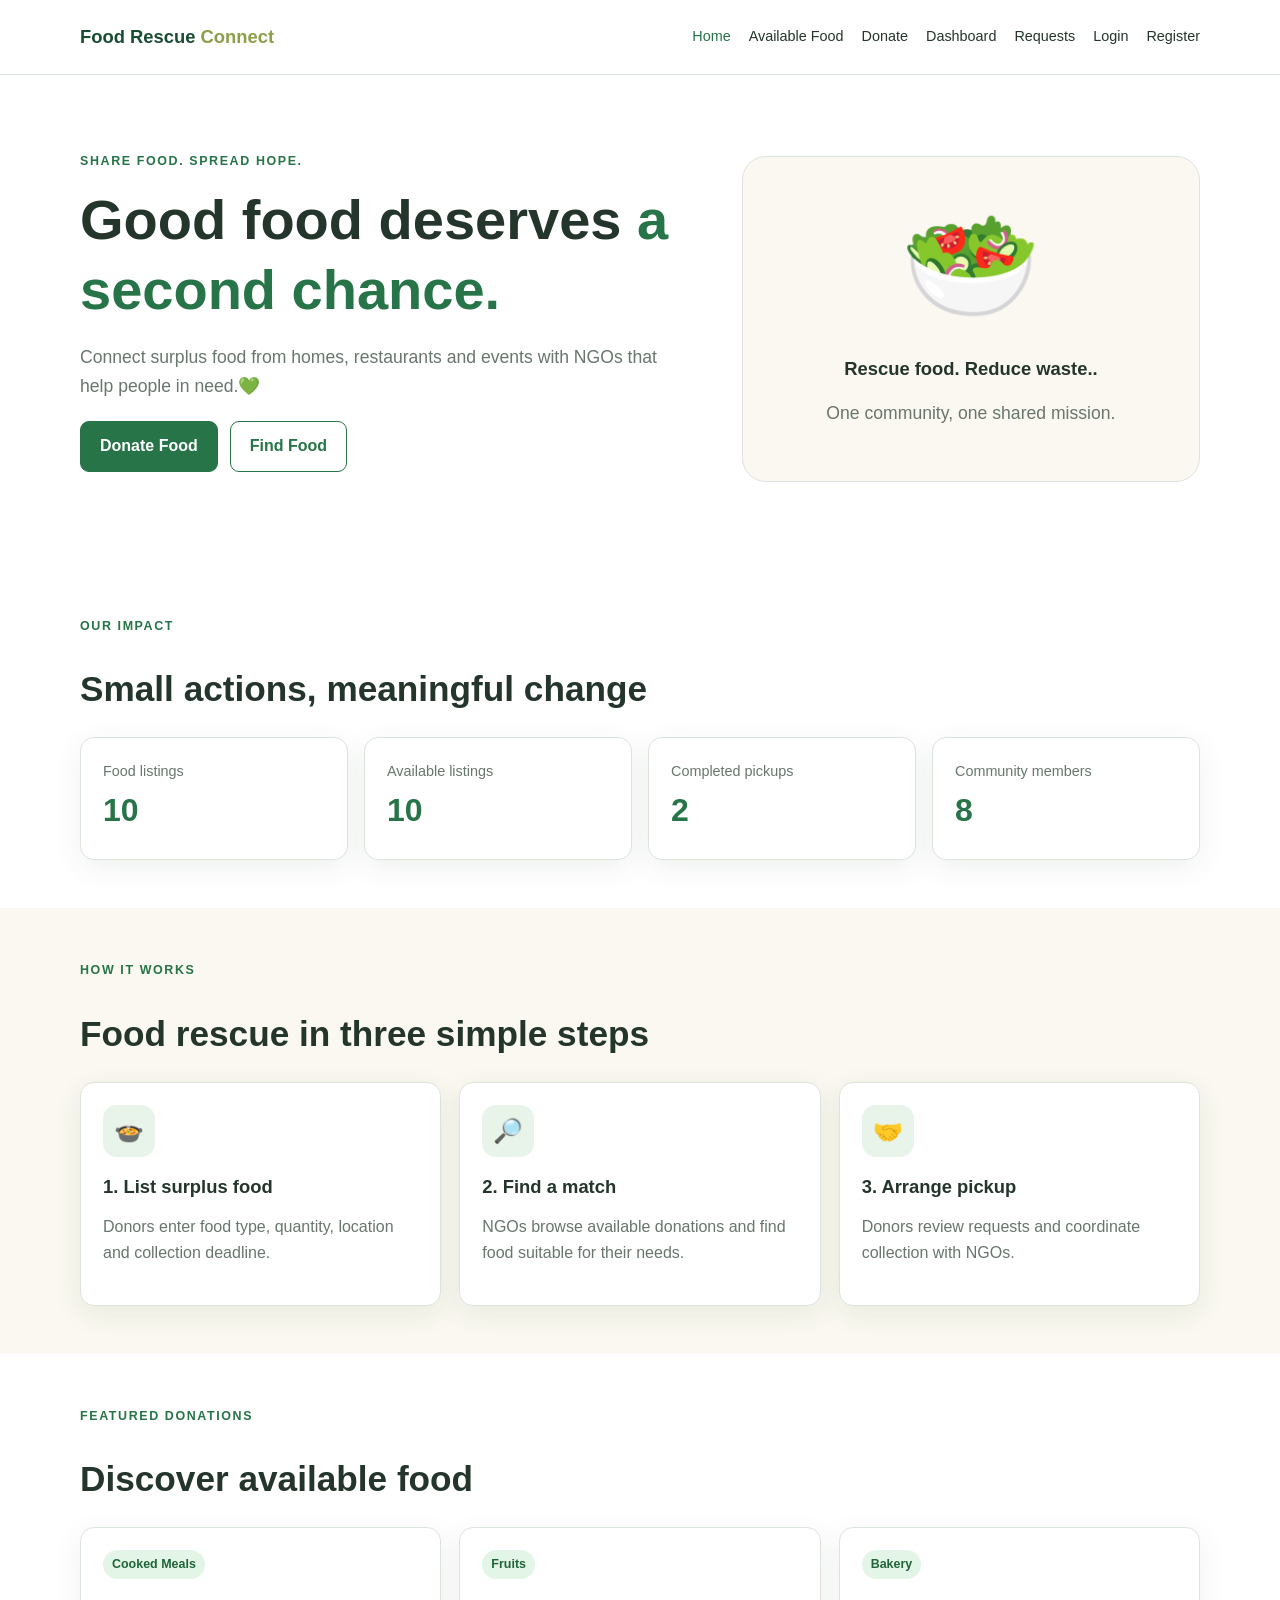
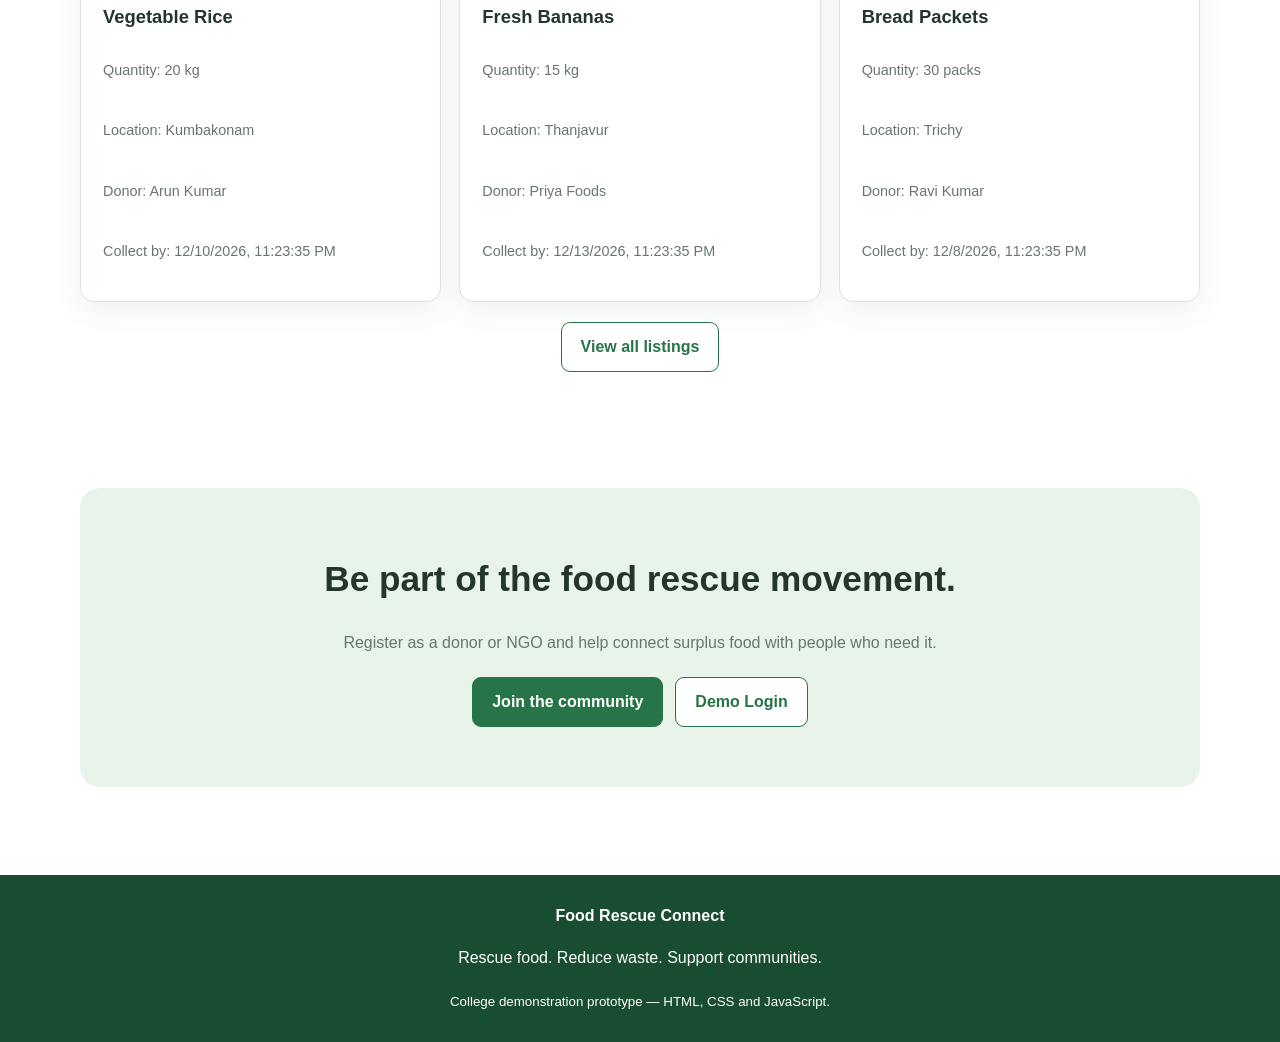
==== index.html @ 4743f1e7 "Updated website" ====
<!DOCTYPE html>
<html lang="en">
<head>
  <meta charset="UTF-8"><meta name="viewport" content="width=device-width, initial-scale=1">
  <title>Food Rescue Connect | Home</title><link rel="stylesheet" href="css/style.css">
  <script defer src="js/storage.js"></script><script defer src="js/common.js"></script><script defer src="js/donations.js"></script>
</head>
<body>
<header id="site-header"></header>
<main>
  <section class="hero container">
    <div><span class="eyebrow">SHARE FOOD. SPREAD HOPE.</span><h1>Good food deserves <span class="green">a second chance.</span></h1>
      <p>Connect surplus food from homes, restaurants and events with NGOs that help people in need.💚</p>
      <div class="actions"><a class="btn" href="donate.html">Donate Food</a><a class="btn btn-outline" href="food-listings.html">Find Food</a></div>
    </div>
    <div class="hero-art"><div class="food-emoji">🥗</div><h3>Rescue food. Reduce waste..</h3><p>One community, one shared mission.</p></div>
  </section>
  <section class="container section"><div class="section-heading"><span class="eyebrow">OUR IMPACT</span><h2>Small actions, meaningful change</h2></div>
    <div class="stats-grid">
      <article class="stat-card"><span>Food listings</span><strong id="home-donations">0</strong></article>
      <article class="stat-card"><span>Available listings</span><strong id="home-available">0</strong></article>
      <article class="stat-card"><span>Completed pickups</span><strong id="home-completed">0</strong></article>
      <article class="stat-card"><span>Community members</span><strong id="home-users">0</strong></article>
    </div>
  </section>
  <section class="section soft-bg"><div class="container"><div class="section-heading"><span class="eyebrow">HOW IT WORKS</span><h2>Food rescue in three simple steps</h2></div>
    <div class="card-grid three">
      <article class="card"><div class="icon-circle">🍲</div><h3>1. List surplus food</h3><p>Donors enter food type, quantity, location and collection deadline.</p></article>
      <article class="card"><div class="icon-circle">🔎</div><h3>2. Find a match</h3><p>NGOs browse available donations and find food suitable for their needs.</p></article>
      <article class="card"><div class="icon-circle">🤝</div><h3>3. Arrange pickup</h3><p>Donors review requests and coordinate collection with NGOs.</p></article>
    </div>
  </div></section>
  <section class="container section"><div class="section-heading"><span class="eyebrow">FEATURED DONATIONS</span><h2>Discover available food</h2></div>
    <div id="featured-food" class="card-grid three"></div><div class="center actions"><a class="btn btn-outline" href="food-listings.html">View all listings</a></div>
  </section>
  <section class="container section"><div class="cta"><h2>Be part of the food rescue movement.</h2><p>Register as a donor or NGO and help connect surplus food with people who need it.</p>
    <div class="actions center"><a class="btn" href="register.html">Join the community</a><a class="btn btn-outline" href="login.html">Demo Login</a></div>
  </div></section>
</main><footer id="site-footer"></footer>
</body></html>
---- css/style.css ----
:root{--green:#267447;--green-dark:#194d31;--green-light:#e8f4e9;--cream:#faf8f0;--white:#fff;--text:#24352b;--muted:#68766d;--border:#dce5dc;--danger:#b42318;--shadow:0 8px 28px rgba(32,72,45,.08)}
*{box-sizing:border-box}html{scroll-behavior:smooth}body{margin:0;font-family:Arial,Helvetica,sans-serif;background:var(--white);color:var(--text);line-height:1.65}a{color:var(--green)}button,input,select{font:inherit}a:focus-visible,button:focus-visible,input:focus-visible,select:focus-visible{outline:3px solid #9dcbaa;outline-offset:3px}
.container{width:min(1120px,92%);margin-inline:auto}.section{padding-block:48px}.narrow{max-width:650px}.green{color:var(--green)}.muted{color:var(--muted);font-size:.92rem}.center{text-align:center;justify-content:center}.hidden{display:none!important}
.site-header{background:#fff;border-bottom:1px solid var(--border);position:sticky;top:0;z-index:10}.nav-inner{min-height:74px;display:flex;align-items:center;justify-content:space-between;gap:20px}.brand{text-decoration:none;font-size:1.15rem;font-weight:800;color:var(--green-dark);white-space:nowrap}.brand span{color:#8d9e48}.nav-links{display:flex;gap:18px;align-items:center;flex-wrap:wrap}.nav-links a{text-decoration:none;color:var(--text);font-size:.9rem}.nav-links a:hover,.nav-links a.active{color:var(--green)}.site-footer{padding:28px 0;background:var(--green-dark);color:#fff;text-align:center;margin-top:40px}.site-footer a{color:#dcefdc}
.hero{padding-block:72px;display:grid;grid-template-columns:1.15fr .85fr;gap:42px;align-items:center}.eyebrow{color:var(--green);font-size:.78rem;font-weight:800;letter-spacing:1.6px}h1,h2,h3{line-height:1.25}h1{font-size:clamp(2rem,5vw,3.5rem);margin:12px 0 18px}h2{font-size:clamp(1.5rem,3vw,2.2rem)}h3{font-size:1.15rem}.hero p{max-width:580px;color:var(--muted);font-size:1.1rem}.hero-art{padding:36px 24px;background:var(--cream);border:1px solid var(--border);border-radius:24px;text-align:center}.food-emoji{font-size:7rem;line-height:1.3}
.actions{display:flex;gap:12px;align-items:center;flex-wrap:wrap;margin-block:20px}.btn{display:inline-flex;justify-content:center;align-items:center;border:1px solid var(--green);border-radius:9px;padding:11px 19px;background:var(--green);color:#fff;text-decoration:none;cursor:pointer;font-weight:700}.btn:hover{background:var(--green-dark);color:#fff;transform:translateY(-1px)}.btn-outline{background:#fff;color:var(--green)}.btn-outline:hover{background:var(--green-light);color:var(--green-dark)}.btn-danger{background:var(--danger);border-color:var(--danger)}.btn-small{padding:6px 10px;font-size:.82rem;margin:3px}button:disabled{opacity:.5;cursor:not-allowed;transform:none}.full{width:100%;margin-top:12px}
.section-heading{margin-bottom:26px}.section-heading h1,.section-heading h2{margin-bottom:8px}.section-heading p{color:var(--muted)}.soft-bg{background:var(--cream)}.stats-grid{display:grid;grid-template-columns:repeat(4,minmax(0,1fr));gap:16px}.stat-card,.card,.form-card{background:#fff;border:1px solid var(--border);border-radius:14px;box-shadow:var(--shadow)}.stat-card{padding:22px}.stat-card span{display:block;color:var(--muted);font-size:.9rem}.stat-card strong{display:block;font-size:2rem;color:var(--green);overflow-wrap:anywhere}.card-grid{display:grid;grid-template-columns:repeat(2,minmax(0,1fr));gap:18px}.card-grid.three{grid-template-columns:repeat(3,minmax(0,1fr))}.card{padding:22px}.card h3{margin-bottom:8px}.card p{color:var(--muted)}.icon-circle{width:52px;height:52px;display:grid;place-items:center;border-radius:14px;background:var(--green-light);font-size:1.5rem}.food-card{display:flex;flex-direction:column;gap:8px}.food-card .actions{margin-top:auto}.food-meta{font-size:.9rem;color:var(--muted);overflow-wrap:anywhere}.badge{display:inline-block;width:fit-content;padding:4px 9px;border-radius:30px;background:#edf0ed;color:#435047;font-size:.78rem;font-weight:700}.badge-available,.badge-completed,.badge-picked-up,.badge-accepted{background:#e2f5e6;color:#20653a}.badge-pending,.badge-requested{background:#fff0ce;color:#835500}.badge-rejected,.badge-expired{background:#fde8e7;color:#9b2822}.cta{padding:40px 24px;border-radius:20px;text-align:center;background:var(--green-light)}.cta p{color:var(--muted)}
.form-card{padding:28px}label{display:block;margin:14px 0 6px;font-weight:700;font-size:.92rem}input,select{width:100%;min-width:0;padding:11px 12px;border:1px solid #cbd8cc;border-radius:8px;background:#fff;color:var(--text)}input:focus,select:focus{border-color:var(--green)}input[type=file]{margin-block:8px}.form-grid{display:grid;grid-template-columns:repeat(2,minmax(0,1fr));gap:4px 16px}.form-message{color:var(--green);font-weight:600;overflow-wrap:anywhere}.form-message.error{color:var(--danger)}.notice{padding:13px 16px;margin:18px 0;border-radius:9px;background:#fff5d9;color:#70520d;font-size:.9rem}.demo-credentials{background:var(--cream);padding:14px;border-radius:9px;margin-top:20px}.demo-credentials p{margin:4px 0;font-size:.88rem;overflow-wrap:anywhere}
.filters{display:grid;grid-template-columns:2fr 1fr 1fr 1fr;gap:14px;padding:18px;background:var(--cream);border:1px solid var(--border);border-radius:12px;margin-bottom:20px}.filters label{margin-top:0}.table-wrap{width:100%;overflow-x:auto;border:1px solid var(--border);border-radius:12px;margin-top:16px}table{width:100%;border-collapse:collapse;background:#fff;min-width:680px}th,td{padding:12px 14px;border-bottom:1px solid var(--border);text-align:left}th{background:var(--cream);font-size:.87rem}td{font-size:.9rem}.empty-state{padding:30px;border:1px dashed var(--border);border-radius:12px;text-align:center;color:var(--muted)}.image-preview{display:block;max-width:240px;max-height:180px;object-fit:cover;border-radius:10px;margin-block:12px}
@media(max-width:850px){.hero{grid-template-columns:1fr;padding-block:42px}.stats-grid{grid-template-columns:repeat(2,minmax(0,1fr))}.card-grid.three{grid-template-columns:repeat(2,minmax(0,1fr))}.filters{grid-template-columns:repeat(2,minmax(0,1fr))}.nav-inner{padding-block:12px;align-items:flex-start;flex-direction:column}.nav-links{gap:12px}}
@media(max-width:560px){.card-grid,.card-grid.three,.form-grid,.filters{grid-template-columns:1fr}.form-card{padding:20px 16px}.stat-card{padding:16px}.stat-card strong{font-size:1.6rem}.food-emoji{font-size:5rem}.section{padding-block:32px}}
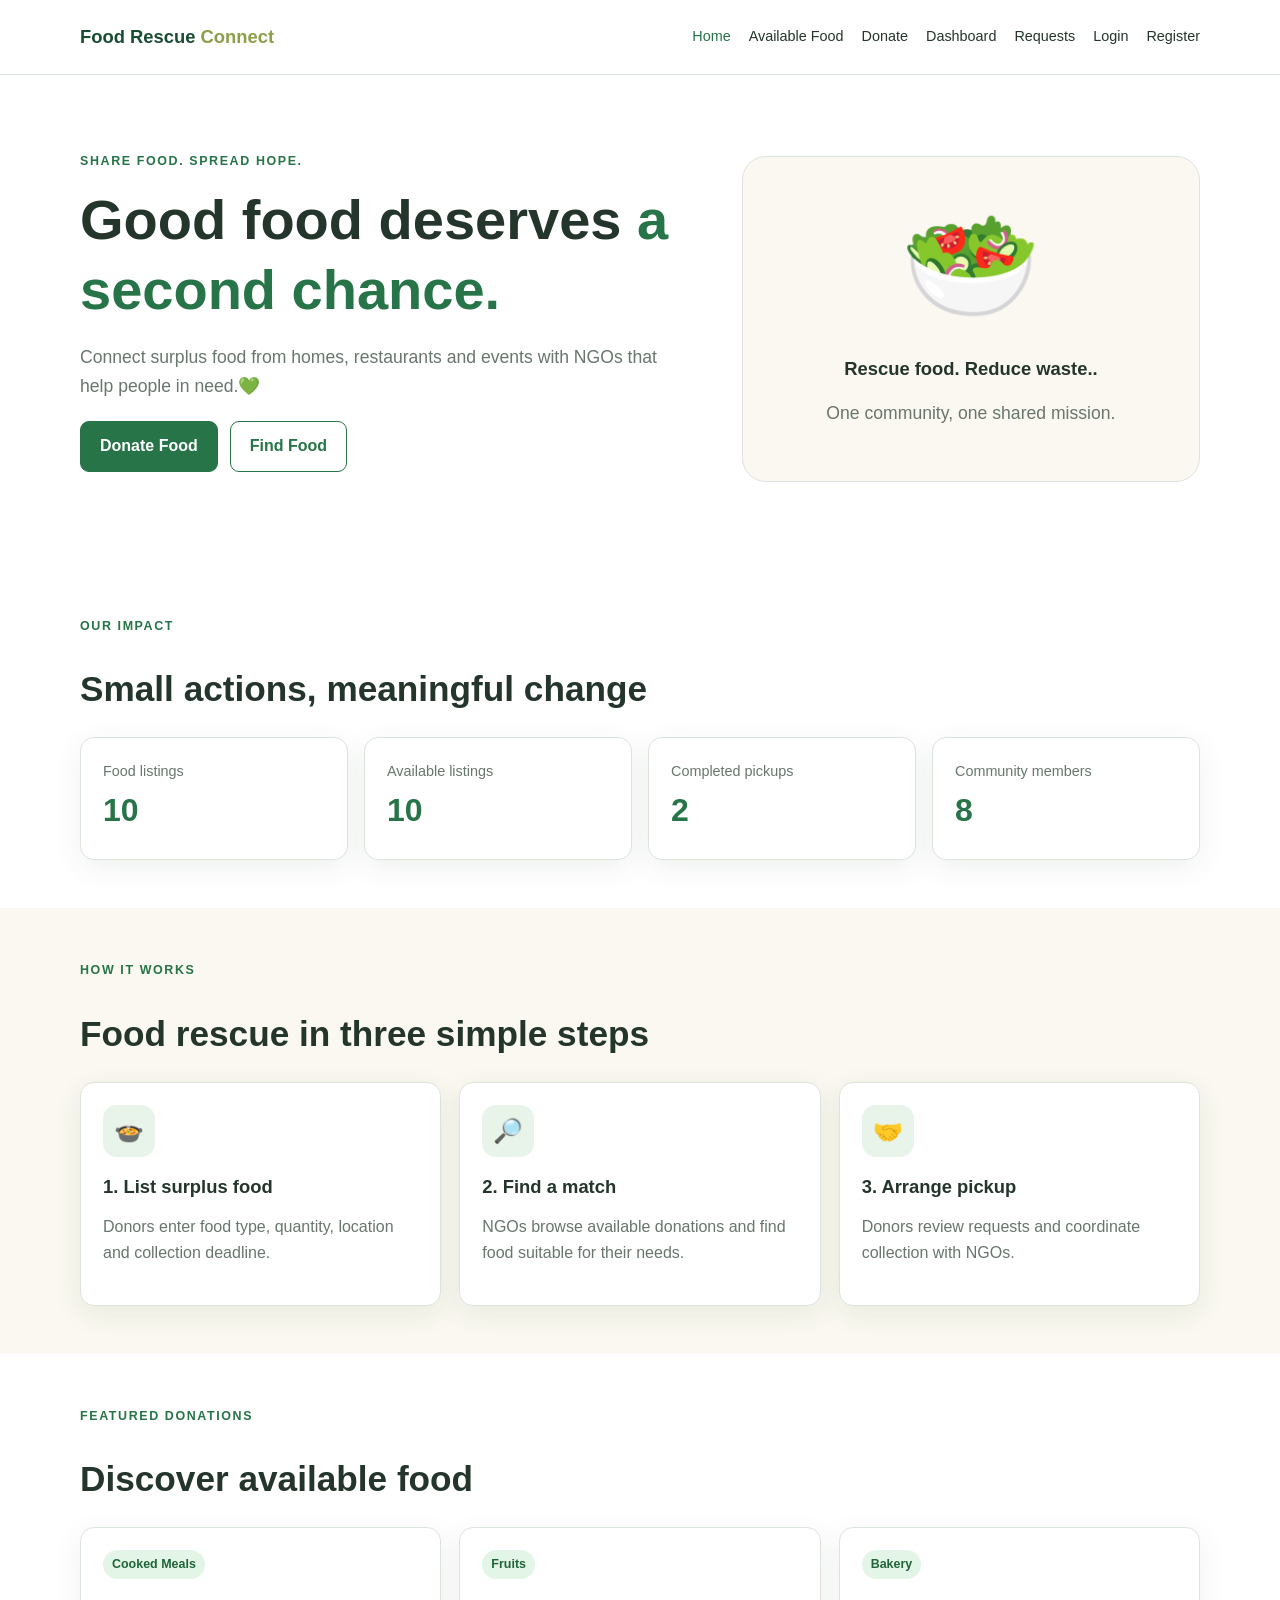
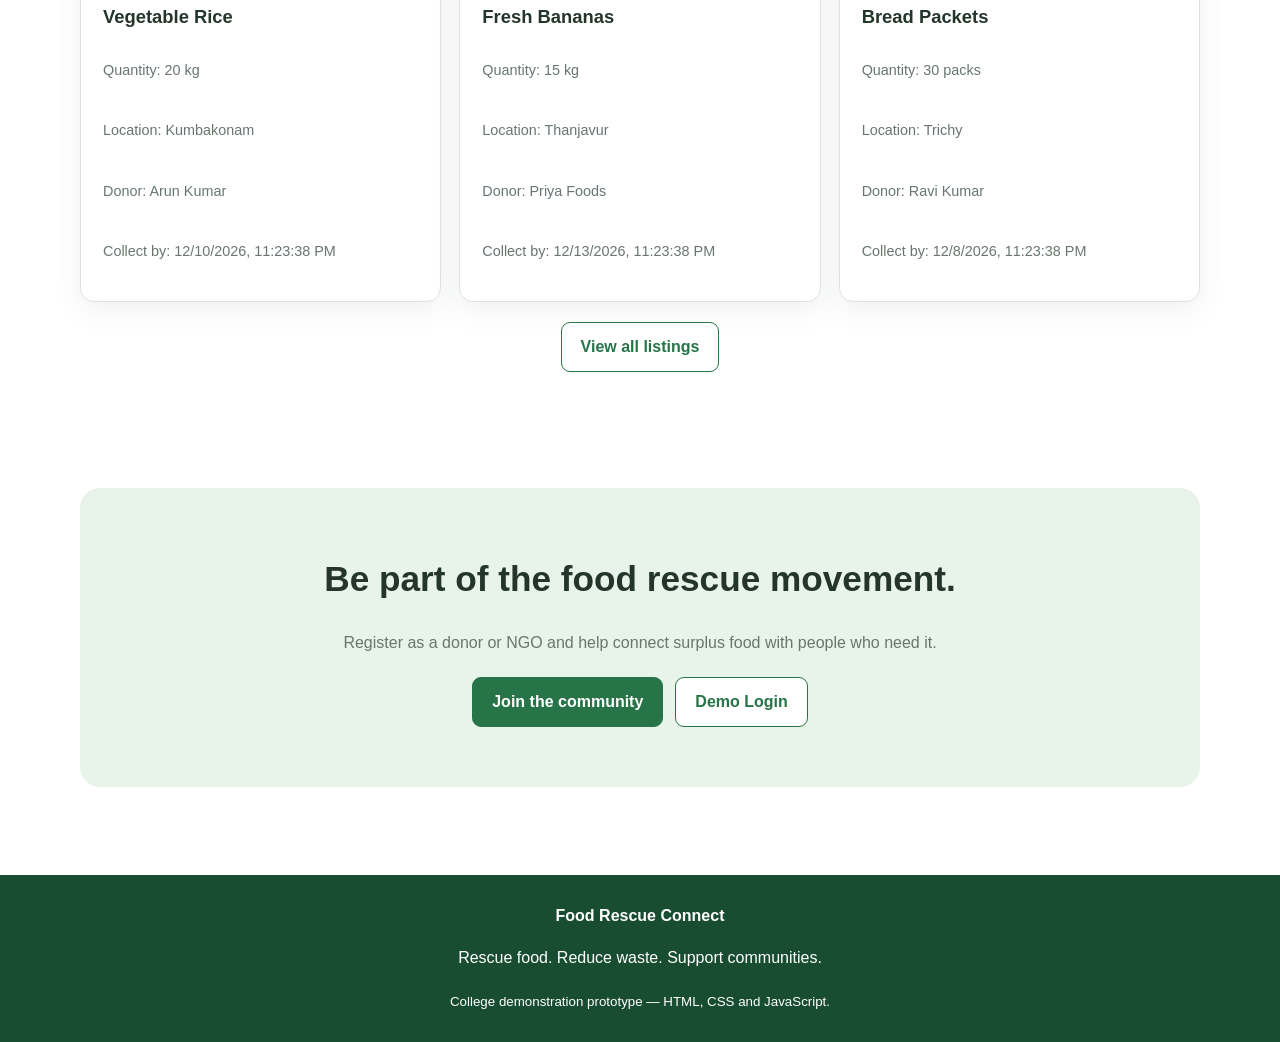
==== commit f5f8c7fb: "updated website" ====
--- a/index.html
+++ b/index.html
@@ -2,7 +2,7 @@
 <html lang="en">
 <head>
   <meta charset="UTF-8"><meta name="viewport" content="width=device-width, initial-scale=1">
-  <title>Food Rescue Connect | Home</title><link rel="stylesheet" href="css/style.css">
+  <title>Food 92 | Home</title><link rel="stylesheet" href="css/style.css">
   <script defer src="js/storage.js"></script><script defer src="js/common.js"></script><script defer src="js/donations.js"></script>
 </head>
 <body>
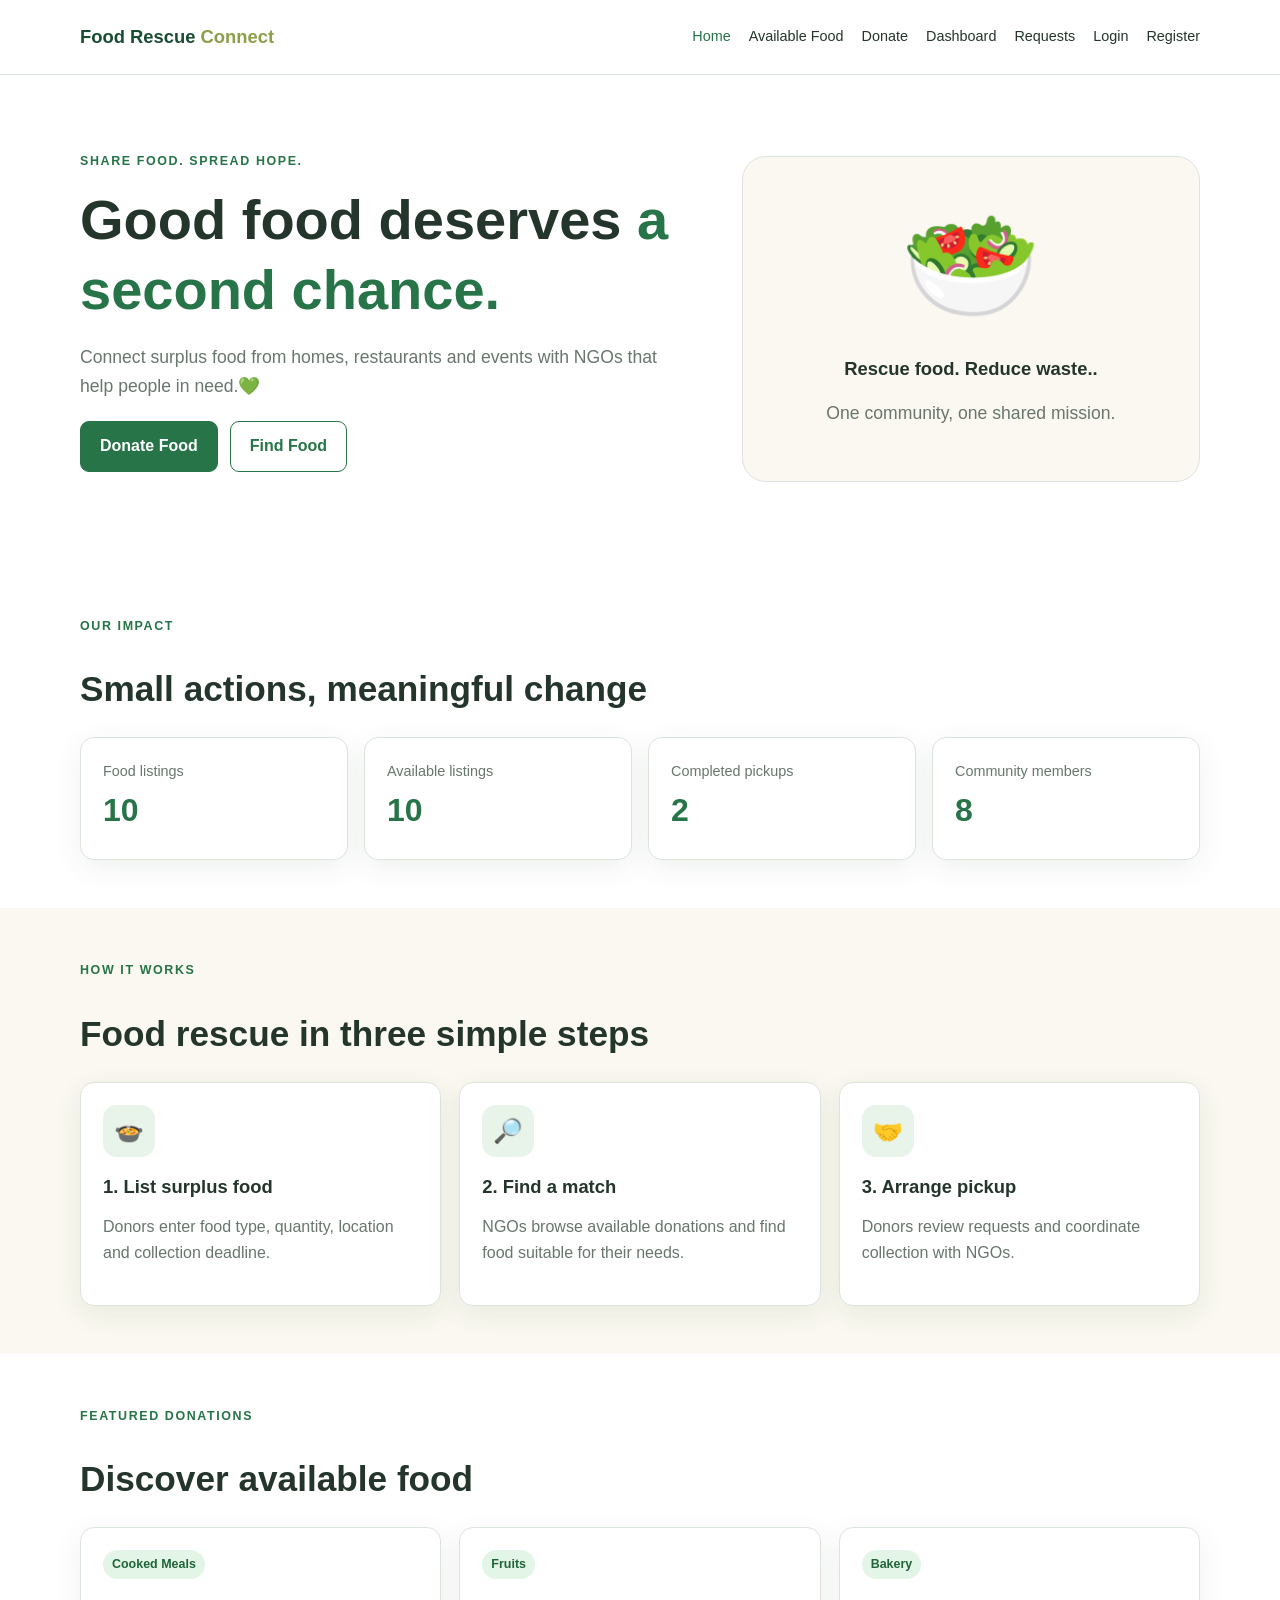
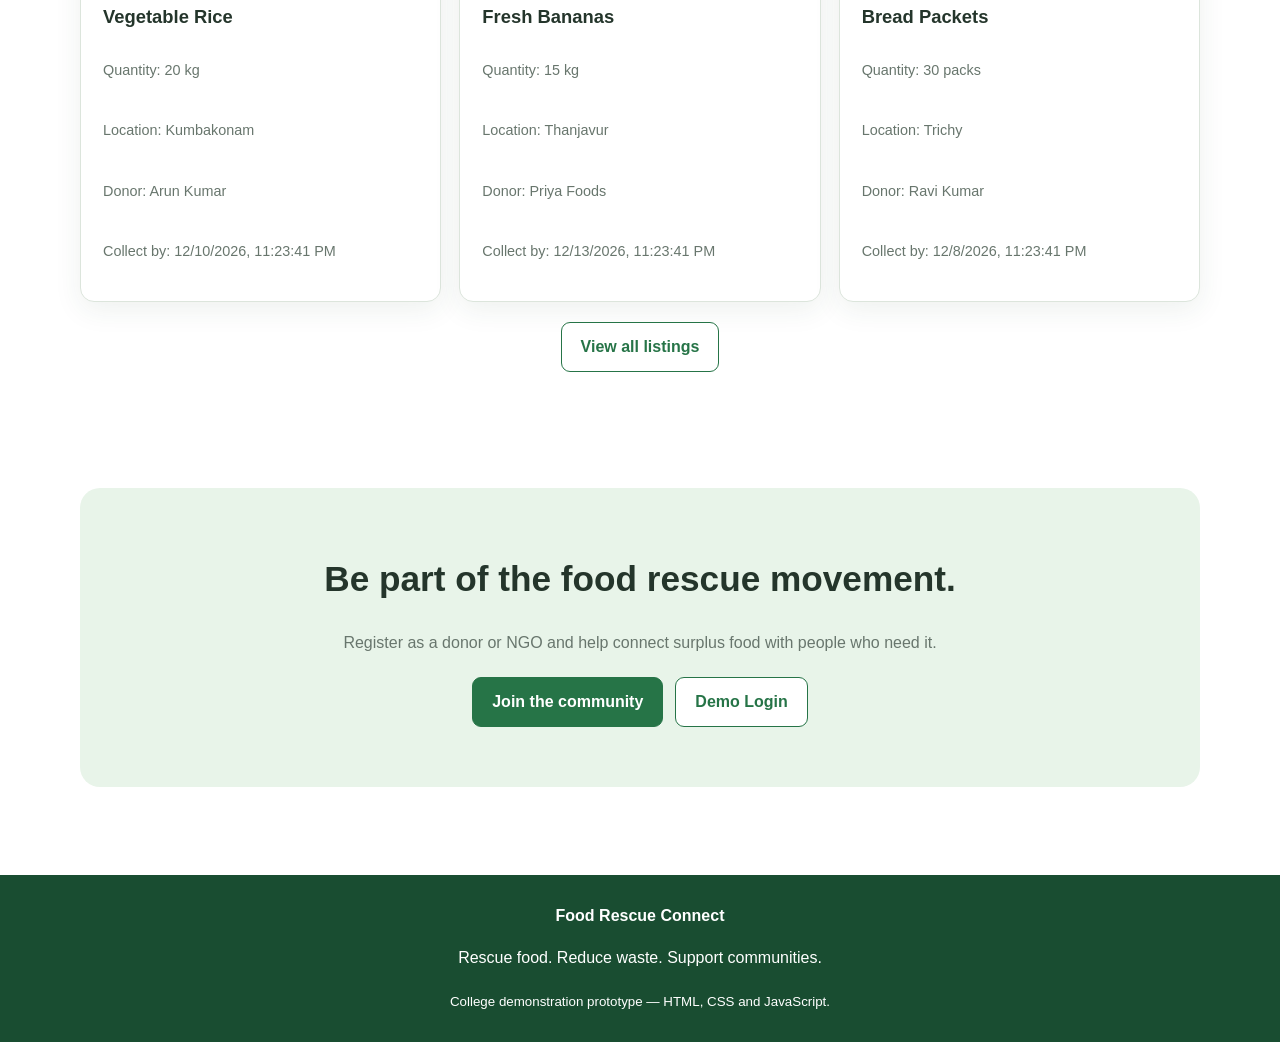
==== commit f94d68cc: "Updated website" ====
--- a/index.html
+++ b/index.html
@@ -2,7 +2,7 @@
 <html lang="en">
 <head>
   <meta charset="UTF-8"><meta name="viewport" content="width=device-width, initial-scale=1">
-  <title>Food 92 | Home</title><link rel="stylesheet" href="css/style.css">
+  <title>Food92| Home</title><link rel="stylesheet" href="css/style.css">
   <script defer src="js/storage.js"></script><script defer src="js/common.js"></script><script defer src="js/donations.js"></script>
 </head>
 <body>
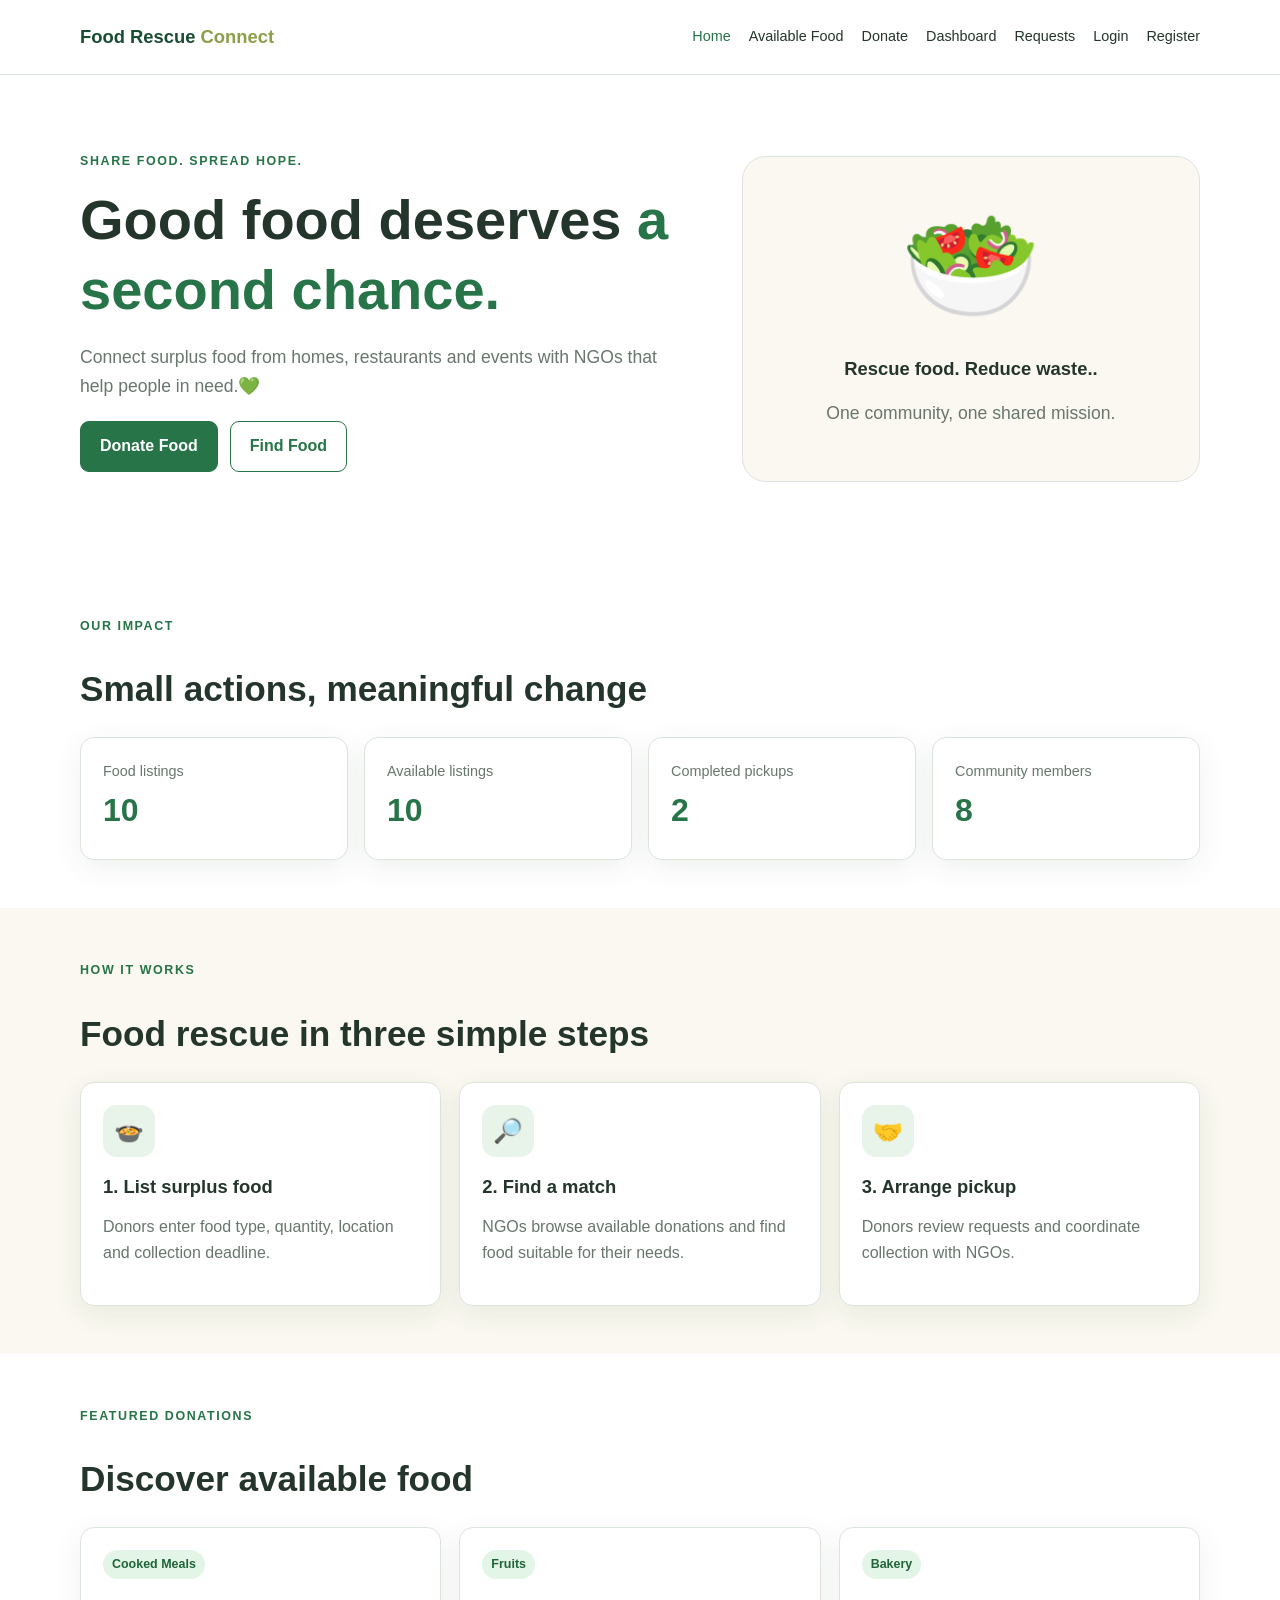
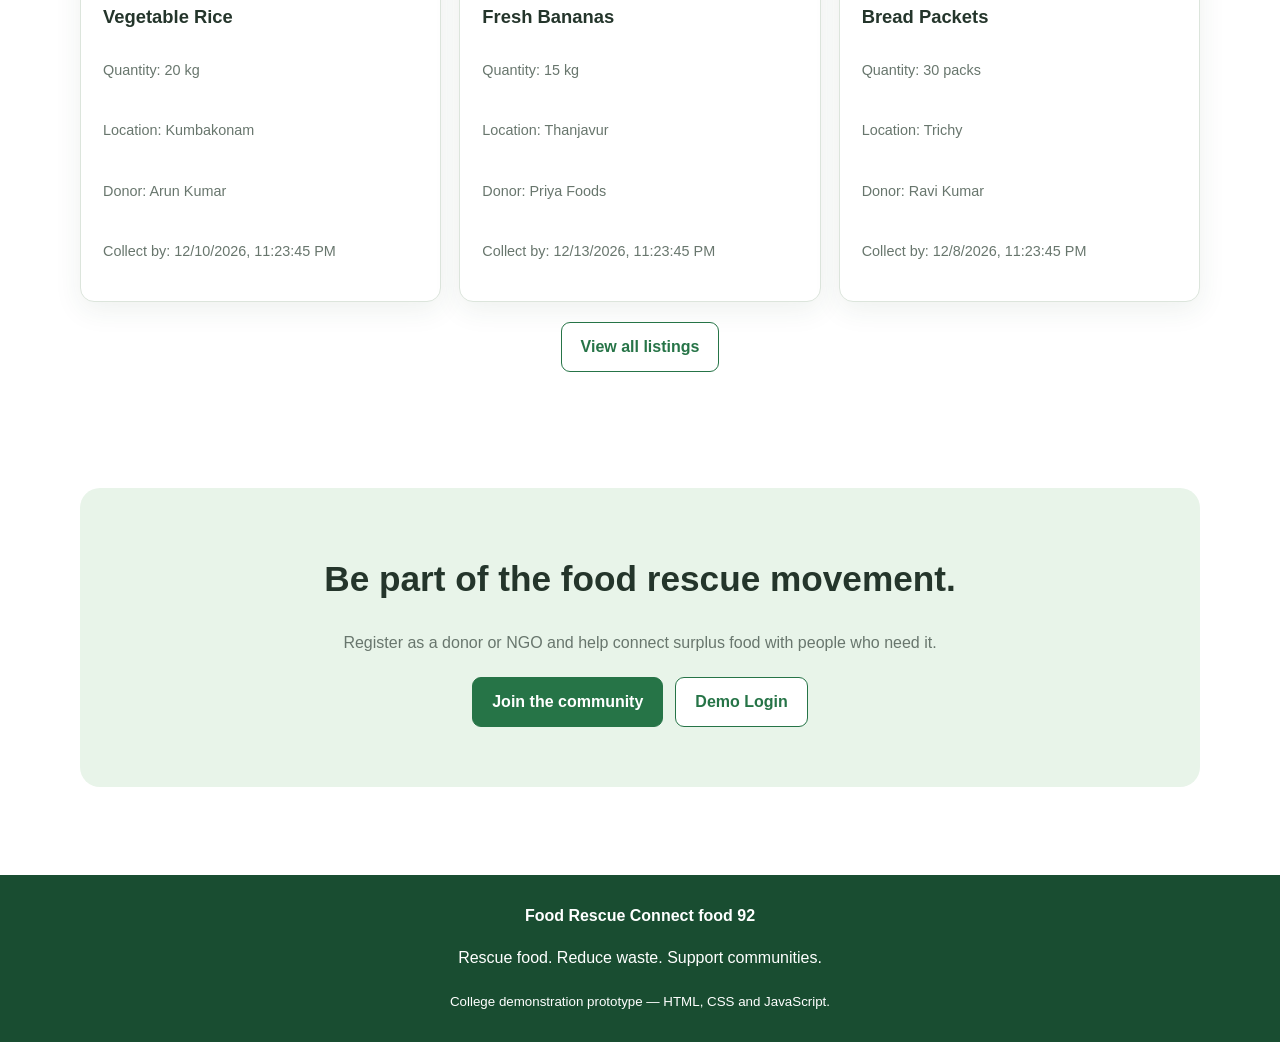
==== commit 28e5d814: "Updated website" ====
--- a/index.html
+++ b/index.html
@@ -2,7 +2,7 @@
 <html lang="en">
 <head>
   <meta charset="UTF-8"><meta name="viewport" content="width=device-width, initial-scale=1">
-  <title>Food92| Home</title><link rel="stylesheet" href="css/style.css">
+  <title>food rescue connect| Home</title><link rel="stylesheet" href="css/style.css">
   <script defer src="js/storage.js"></script><script defer src="js/common.js"></script><script defer src="js/donations.js"></script>
 </head>
 <body>
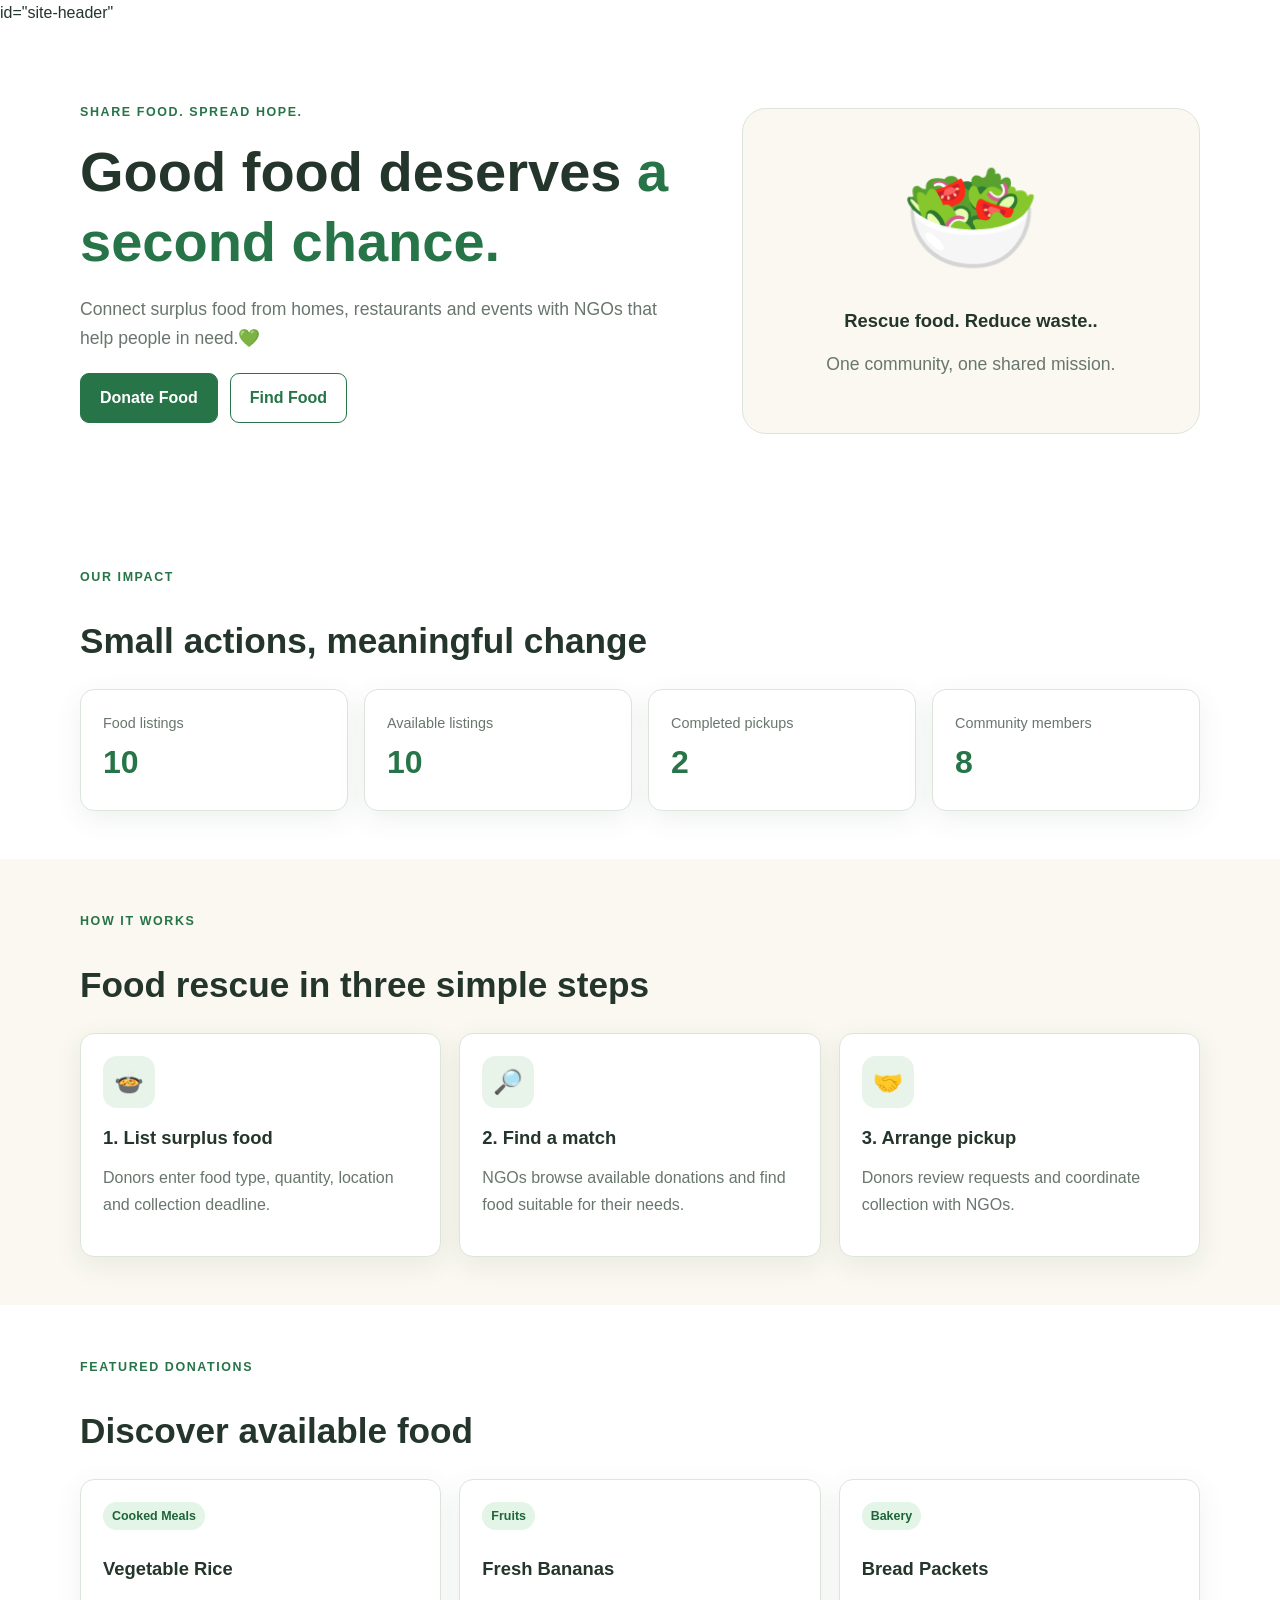
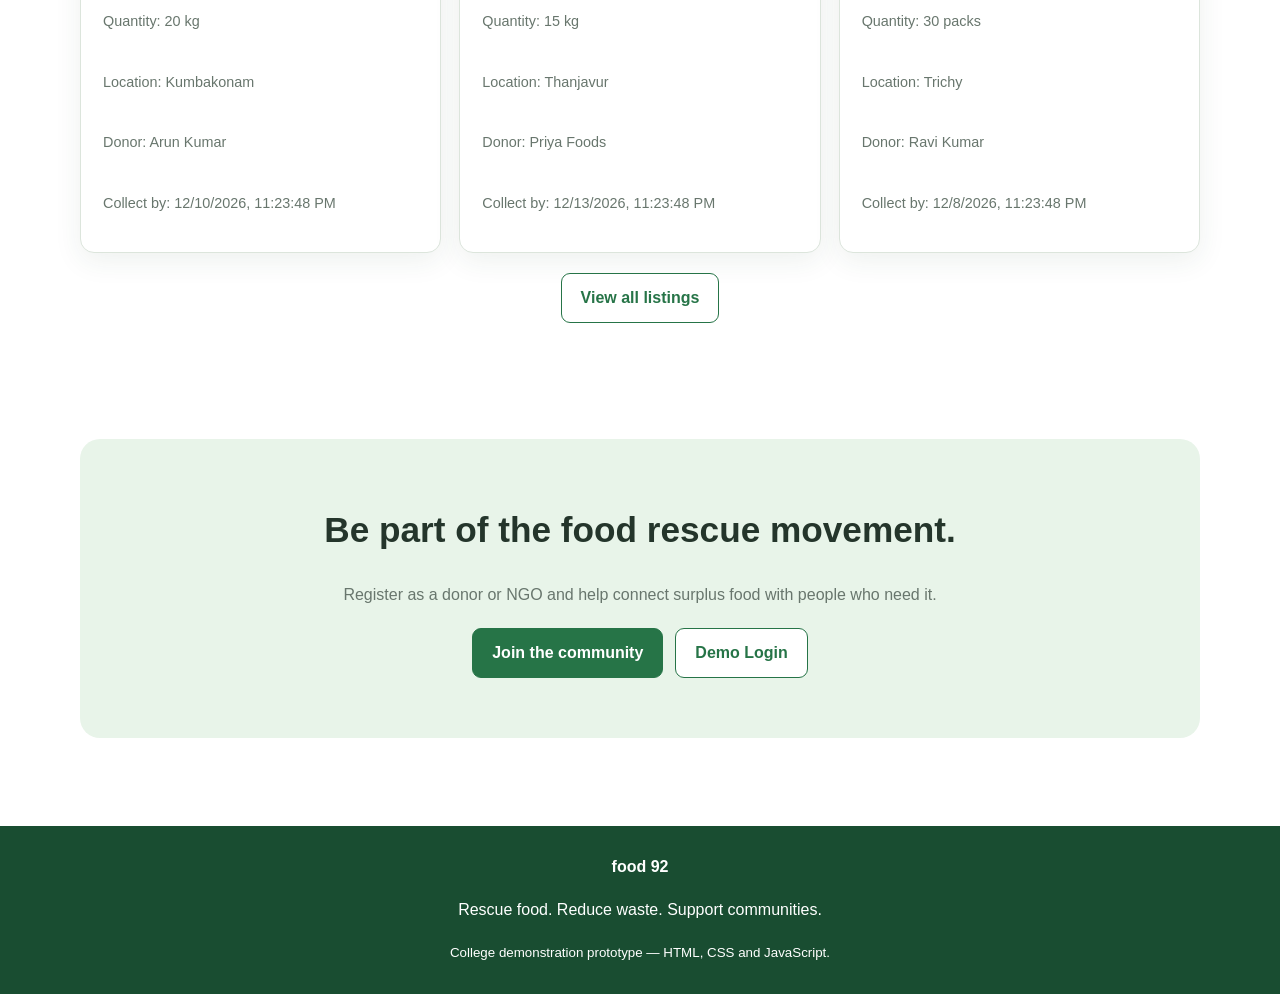
==== commit 061d6f76: "Updated website" ====
--- a/index.html
+++ b/index.html
@@ -6,7 +6,7 @@
   <script defer src="js/storage.js"></script><script defer src="js/common.js"></script><script defer src="js/donations.js"></script>
 </head>
 <body>
-<header id="site-header"></header>
+<header>id="site-header"</header>
 <main>
   <section class="hero container">
     <div><span class="eyebrow">SHARE FOOD. SPREAD HOPE.</span><h1>Good food deserves <span class="green">a second chance.</span></h1>
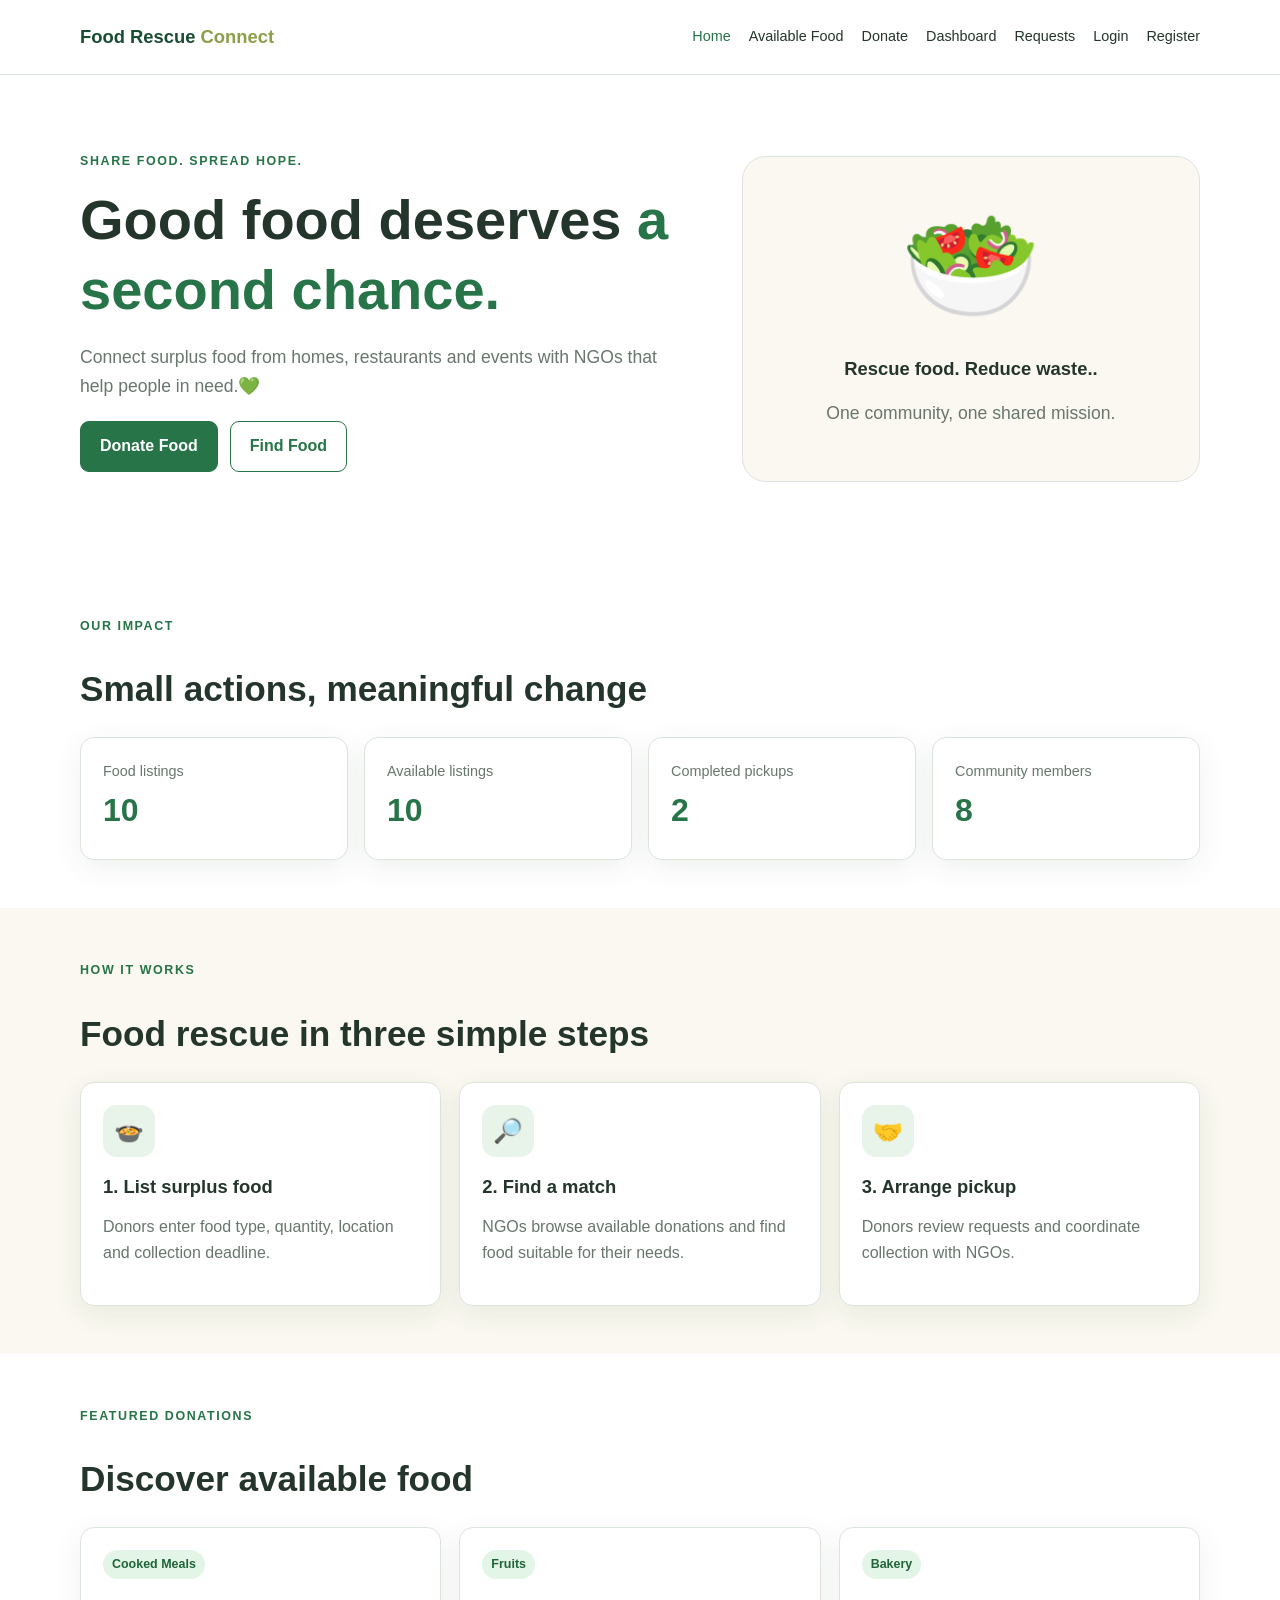
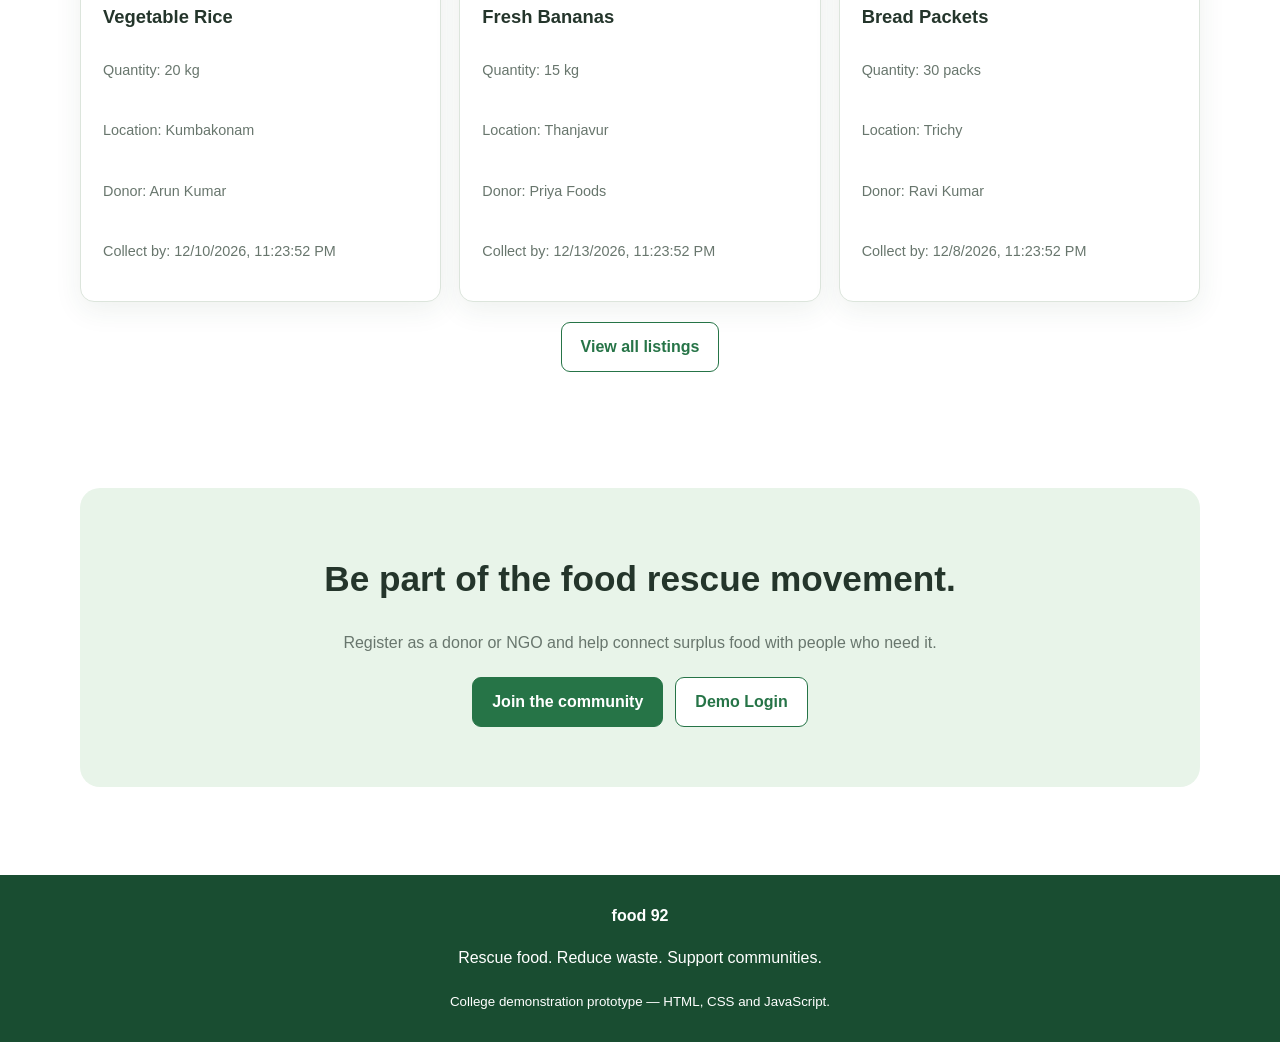
==== commit c6c66965: "Updated website" ====
--- a/index.html
+++ b/index.html
@@ -6,7 +6,13 @@
   <script defer src="js/storage.js"></script><script defer src="js/common.js"></script><script defer src="js/donations.js"></script>
 </head>
 <body>
-<header>id="site-header"</header>
+<header id="site-header">
+<div class="container nav-inner">
+  <a class="brand" href="index.html">
+    <strong>food 92</strong>
+  </a>
+</div>
+</header>
 <main>
   <section class="hero container">
     <div><span class="eyebrow">SHARE FOOD. SPREAD HOPE.</span><h1>Good food deserves <span class="green">a second chance.</span></h1>
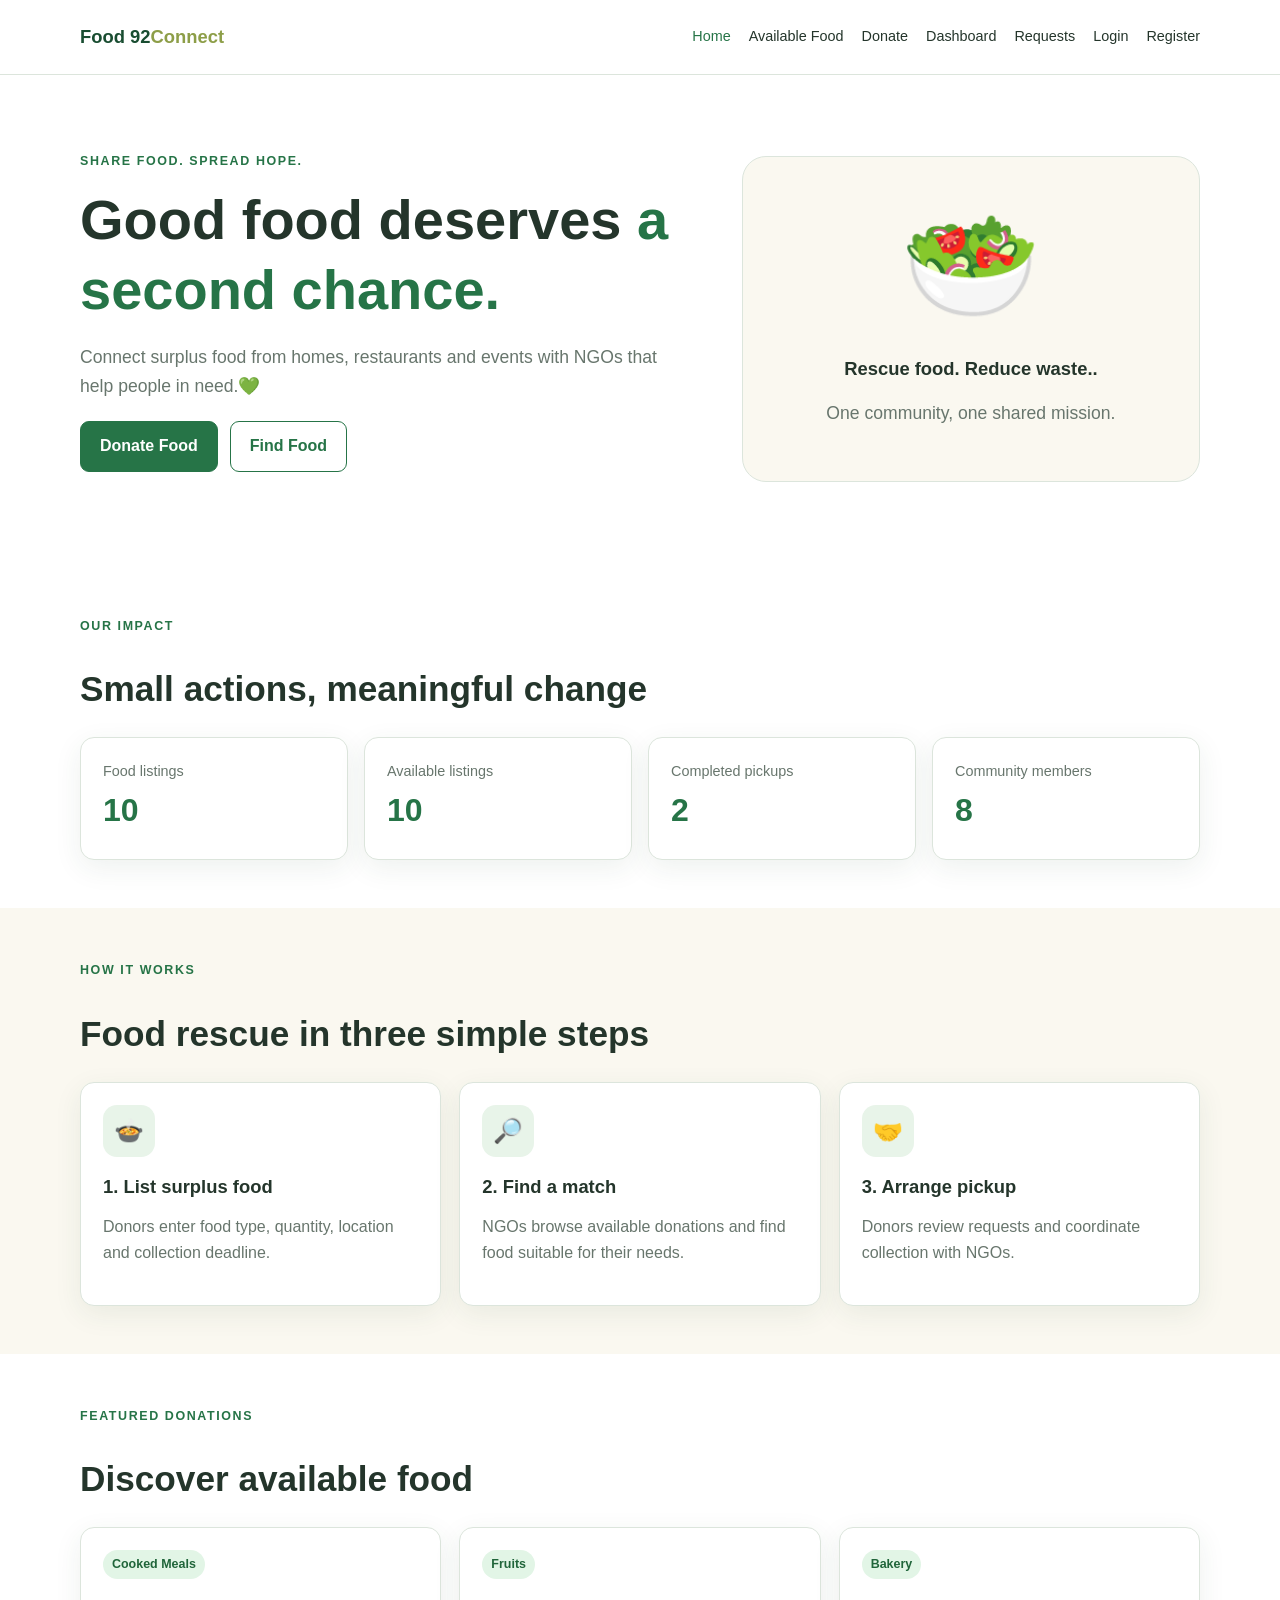
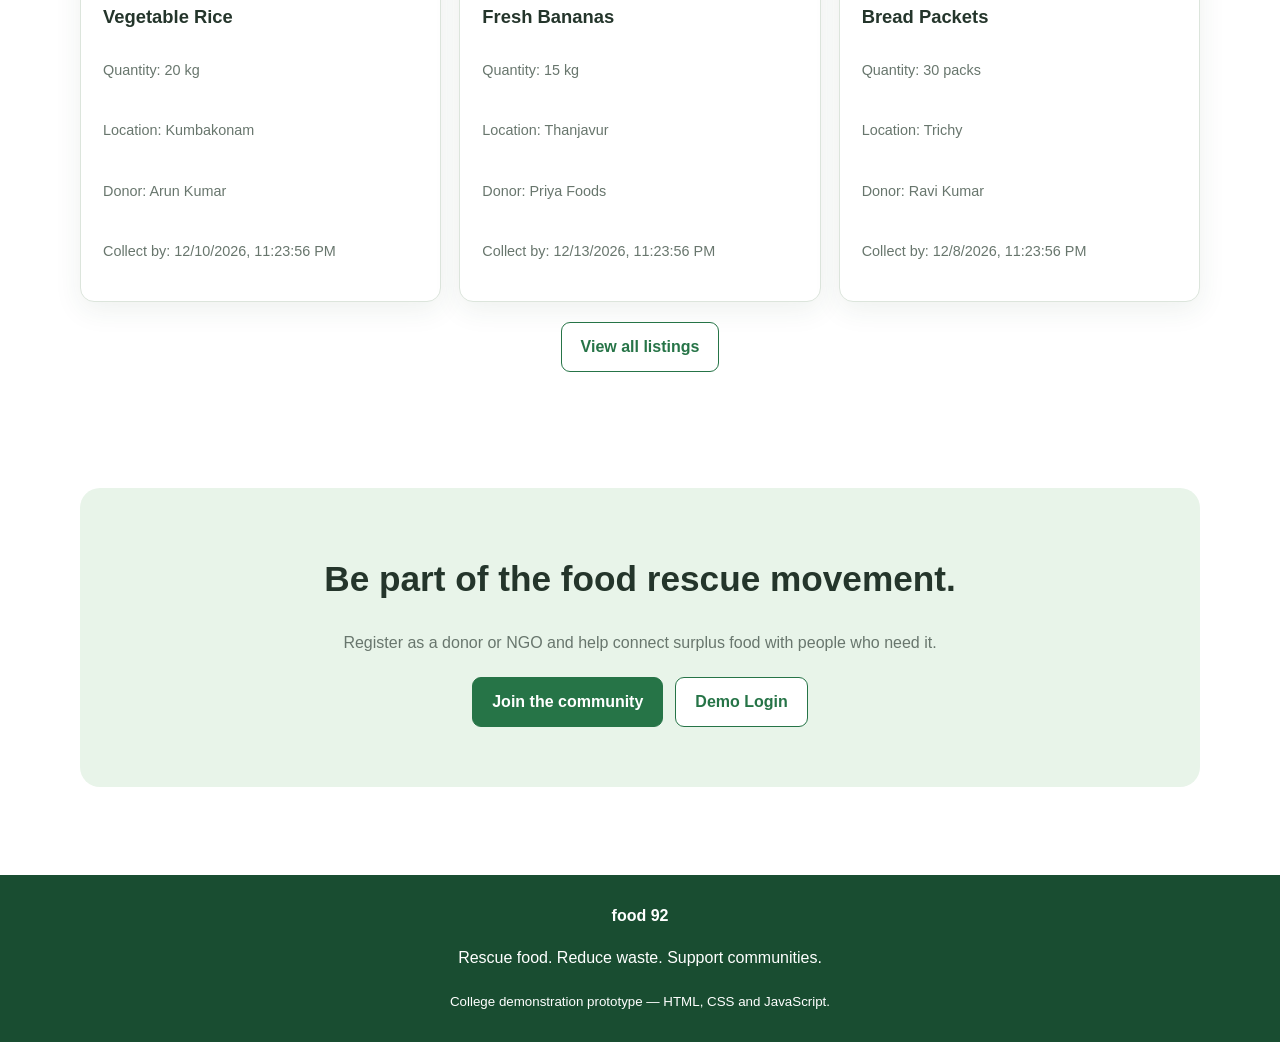
==== commit ce1e0fa3: "Update index.html" ====
--- a/index.html
+++ b/index.html
@@ -9,7 +9,7 @@
 <header id="site-header">
 <div class="container nav-inner">
   <a class="brand" href="index.html">
-    <strong>food 92</strong>
+    <strong>food </strong>
   </a>
 </div>
 </header>
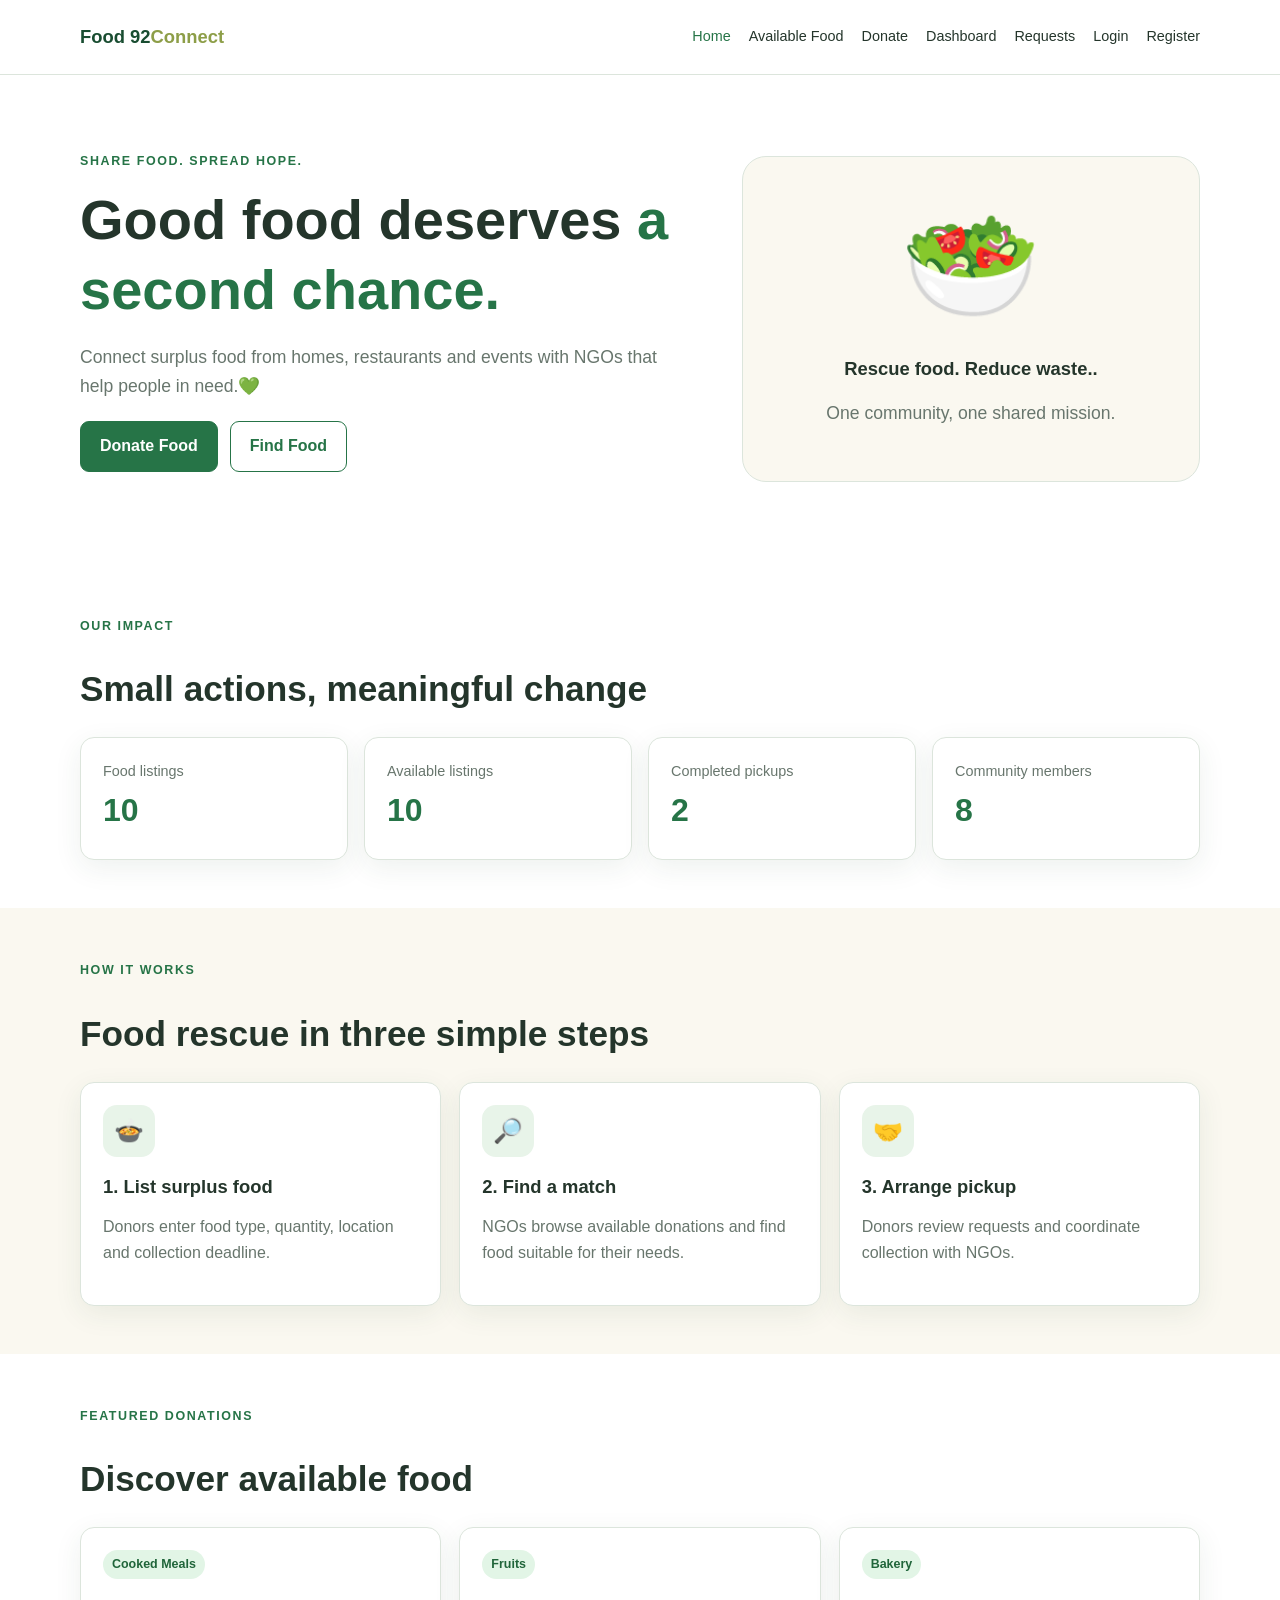
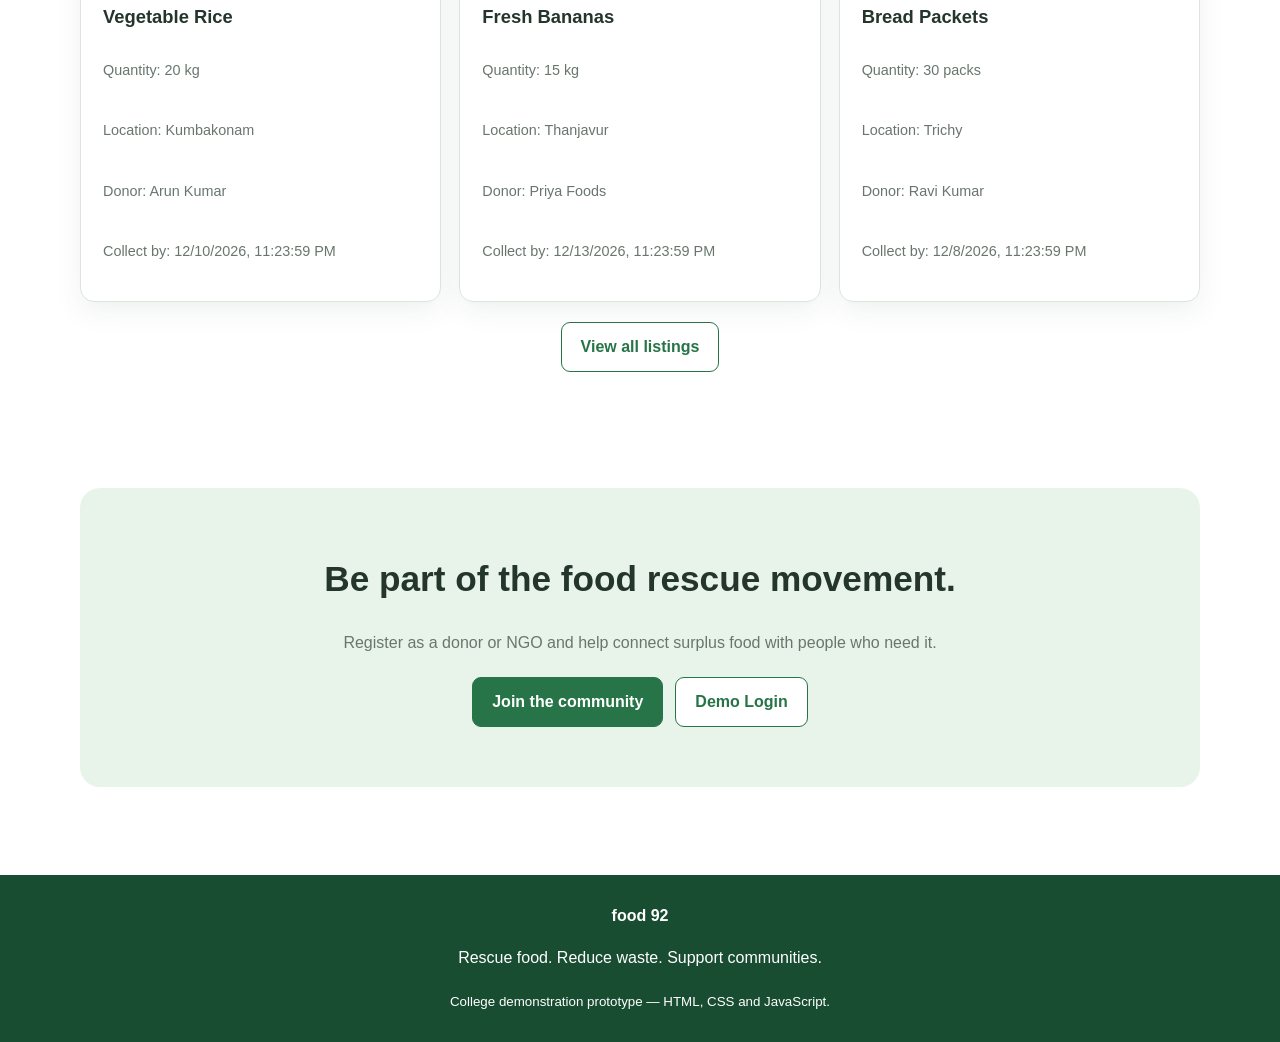
==== commit 72ec9c72: "index.html" ====
--- a/index.html
+++ b/index.html
@@ -9,7 +9,7 @@
 <header id="site-header">
 <div class="container nav-inner">
   <a class="brand" href="index.html">
-    <strong>food </strong>
+    <strong>food9</strong>
   </a>
 </div>
 </header>
